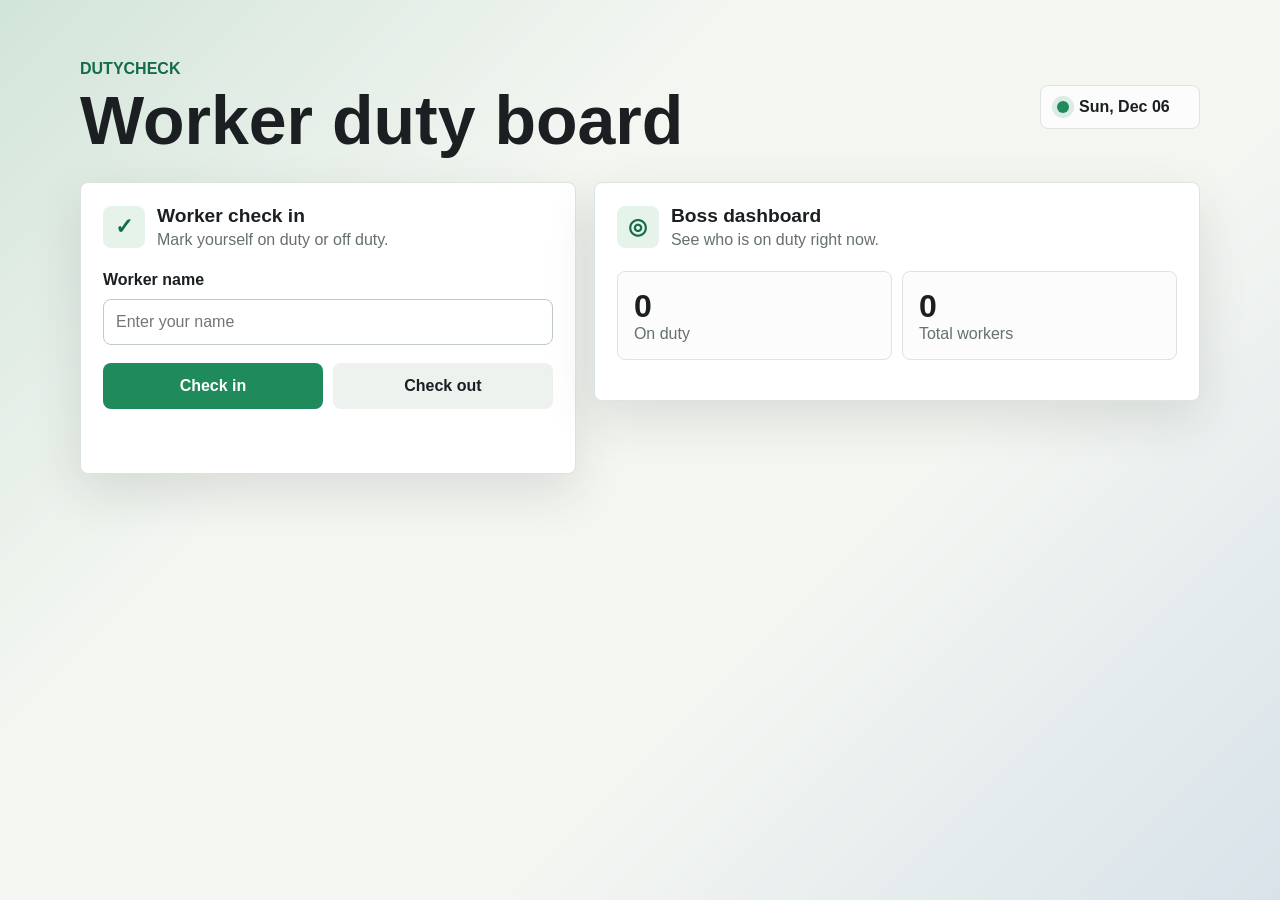
==== index.html @ 532258fc "first commit" ====
<!doctype html>
<html lang="en">
  <head>
    <meta charset="utf-8">
    <meta name="viewport" content="width=device-width, initial-scale=1">
    <title>DutyCheck</title>
    <link rel="stylesheet" href="styles.css">
  </head>
  <body>
    <main class="app-shell">
      <section class="topbar" aria-label="DutyCheck overview">
        <div>
          <p class="eyebrow">DutyCheck</p>
          <h1>Worker duty board</h1>
        </div>
        <div class="status-pill">
          <span class="dot"></span>
          <span id="todayText">Today</span>
        </div>
      </section>

      <section class="workspace">
        <div class="panel worker-panel">
          <div class="panel-heading">
            <span class="icon-badge">✓</span>
            <div>
              <h2>Worker check in</h2>
              <p>Mark yourself on duty or off duty.</p>
            </div>
          </div>

          <form id="workerForm" class="worker-form">
            <label for="workerName">Worker name</label>
            <input id="workerName" name="workerName" type="text" placeholder="Enter your name" autocomplete="name" required>

            <div class="button-row">
              <button class="primary" type="submit" data-action="in">Check in</button>
              <button class="secondary" type="submit" data-action="out">Check out</button>
            </div>
          </form>

          <p id="message" class="message" role="status"></p>
        </div>

        <div class="panel boss-panel">
          <div class="panel-heading">
            <span class="icon-badge">◎</span>
            <div>
              <h2>Boss dashboard</h2>
              <p>See who is on duty right now.</p>
            </div>
          </div>

          <div class="summary-grid" aria-label="Duty summary">
            <div>
              <span id="onDutyCount">0</span>
              <p>On duty</p>
            </div>
            <div>
              <span id="totalCount">0</span>
              <p>Total workers</p>
            </div>
          </div>

          <div id="workerList" class="worker-list" aria-live="polite"></div>
        </div>
      </section>
    </main>

    <script src="app.js"></script>
  </body>
</html>
---- styles.css ----
:root {
  color-scheme: light;
  --bg: #f4f6f2;
  --ink: #1b1f22;
  --muted: #66716c;
  --panel: #ffffff;
  --line: #dce4df;
  --green: #1f8a5b;
  --green-dark: #156c46;
  --red: #c94735;
  --blue: #2f6db3;
  --shadow: 0 18px 50px rgba(30, 45, 36, 0.12);
}

* {
  box-sizing: border-box;
}

body {
  margin: 0;
  min-height: 100vh;
  font-family: Arial, Helvetica, sans-serif;
  color: var(--ink);
  background:
    linear-gradient(135deg, rgba(31, 138, 91, 0.16), transparent 34%),
    linear-gradient(315deg, rgba(47, 109, 179, 0.14), transparent 36%),
    var(--bg);
}

.app-shell {
  width: min(1120px, calc(100% - 32px));
  margin: 0 auto;
  padding: 32px 0;
}

.topbar {
  min-height: 150px;
  display: flex;
  align-items: center;
  justify-content: space-between;
  gap: 18px;
}

.eyebrow {
  margin: 0 0 8px;
  color: var(--green-dark);
  font-weight: 700;
  text-transform: uppercase;
  letter-spacing: 0;
}

h1,
h2,
p {
  margin-top: 0;
}

h1 {
  margin-bottom: 0;
  font-size: clamp(2rem, 8vw, 4.25rem);
  line-height: 1;
}

h2 {
  margin-bottom: 4px;
  font-size: 1.2rem;
}

.status-pill {
  display: inline-flex;
  align-items: center;
  gap: 10px;
  min-width: 160px;
  padding: 12px 16px;
  border: 1px solid var(--line);
  background: rgba(255, 255, 255, 0.7);
  border-radius: 8px;
  font-weight: 700;
}

.dot {
  width: 12px;
  height: 12px;
  border-radius: 999px;
  background: var(--green);
  box-shadow: 0 0 0 5px rgba(31, 138, 91, 0.15);
}

.workspace {
  display: grid;
  grid-template-columns: 0.9fr 1.1fr;
  gap: 18px;
  align-items: start;
}

.panel {
  background: var(--panel);
  border: 1px solid var(--line);
  border-radius: 8px;
  box-shadow: var(--shadow);
  padding: 22px;
}

.panel-heading {
  display: flex;
  gap: 12px;
  align-items: center;
  margin-bottom: 22px;
}

.panel-heading p {
  margin-bottom: 0;
  color: var(--muted);
}

.icon-badge {
  width: 42px;
  height: 42px;
  display: grid;
  place-items: center;
  flex: 0 0 auto;
  border-radius: 8px;
  background: #e6f3eb;
  color: var(--green-dark);
  font-size: 1.35rem;
  font-weight: 800;
}

.worker-form {
  display: grid;
  gap: 10px;
}

label {
  font-weight: 700;
}

input {
  width: 100%;
  min-height: 46px;
  border: 1px solid #bfcac4;
  border-radius: 8px;
  padding: 0 12px;
  font: inherit;
}

input:focus {
  outline: 3px solid rgba(47, 109, 179, 0.22);
  border-color: var(--blue);
}

.button-row {
  display: grid;
  grid-template-columns: 1fr 1fr;
  gap: 10px;
  margin-top: 8px;
}

button {
  min-height: 46px;
  border: 0;
  border-radius: 8px;
  padding: 0 14px;
  font: inherit;
  font-weight: 800;
  cursor: pointer;
}

.primary {
  color: white;
  background: var(--green);
}

.primary:hover {
  background: var(--green-dark);
}

.secondary {
  color: var(--ink);
  background: #eef2ef;
}

.secondary:hover {
  background: #e1e8e4;
}

.message {
  min-height: 24px;
  margin: 18px 0 0;
  color: var(--green-dark);
  font-weight: 700;
}

.summary-grid {
  display: grid;
  grid-template-columns: repeat(2, minmax(0, 1fr));
  gap: 10px;
  margin-bottom: 18px;
}

.summary-grid div {
  border: 1px solid var(--line);
  border-radius: 8px;
  padding: 16px;
  background: #fbfcfb;
}

.summary-grid span {
  display: block;
  font-size: 2rem;
  font-weight: 900;
}

.summary-grid p {
  margin-bottom: 0;
  color: var(--muted);
}

.worker-list {
  display: grid;
  gap: 10px;
}

.worker-card {
  display: grid;
  grid-template-columns: 1fr auto;
  gap: 8px;
  align-items: center;
  min-height: 70px;
  border: 1px solid var(--line);
  border-left: 6px solid var(--red);
  border-radius: 8px;
  padding: 12px 14px;
  background: #fff;
}

.worker-card.on {
  border-left-color: var(--green);
}

.worker-card strong {
  display: block;
  overflow-wrap: anywhere;
}

.worker-card small {
  color: var(--muted);
}

.badge {
  min-width: 82px;
  text-align: center;
  padding: 8px 10px;
  border-radius: 999px;
  font-size: 0.85rem;
  font-weight: 800;
  background: #fbe8e5;
  color: var(--red);
}

.badge.on {
  background: #e5f4ec;
  color: var(--green-dark);
}

.empty-state {
  border: 1px dashed #b8c4bd;
  border-radius: 8px;
  padding: 22px;
  color: var(--muted);
  text-align: center;
}

@media (max-width: 760px) {
  .app-shell {
    width: min(100% - 22px, 1120px);
    padding-top: 18px;
  }

  .topbar,
  .workspace {
    grid-template-columns: 1fr;
  }

  .topbar {
    display: grid;
    min-height: 130px;
  }

  .status-pill {
    width: 100%;
  }

  .button-row {
    grid-template-columns: 1fr;
  }
}
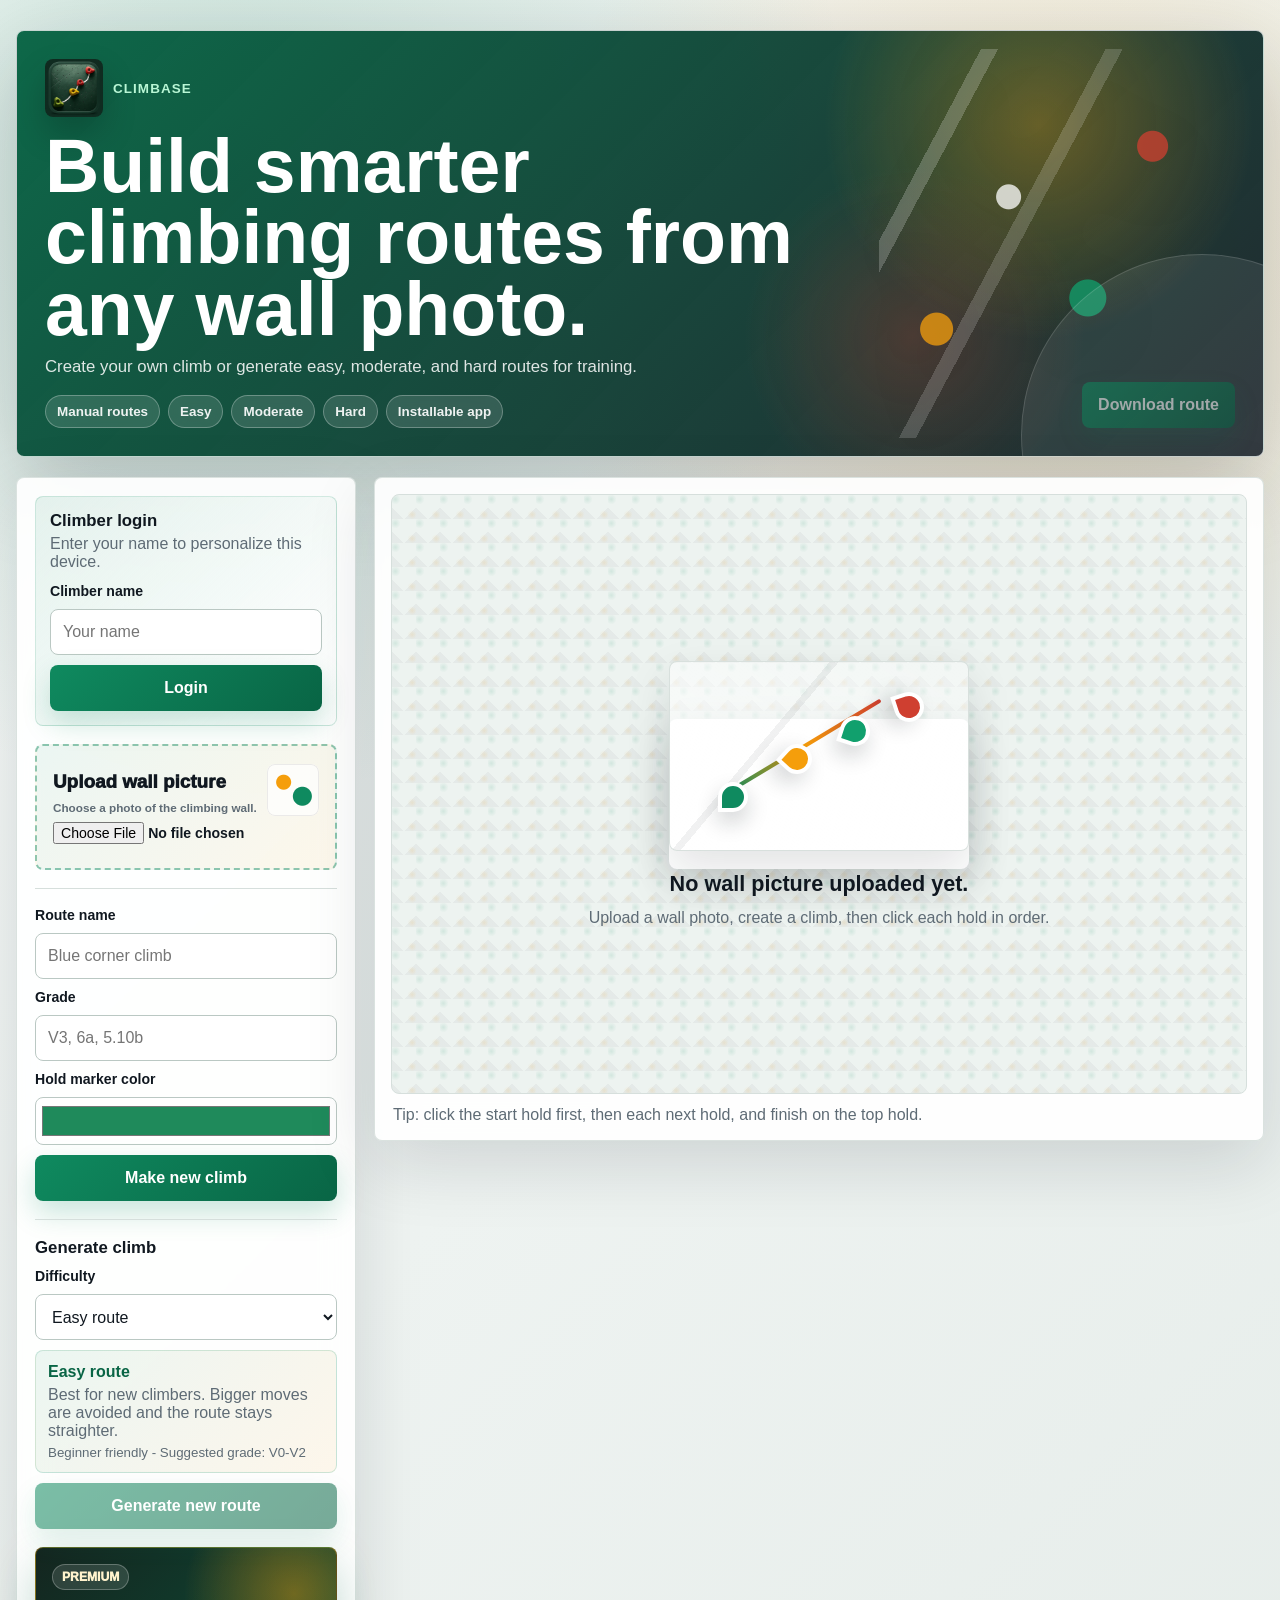
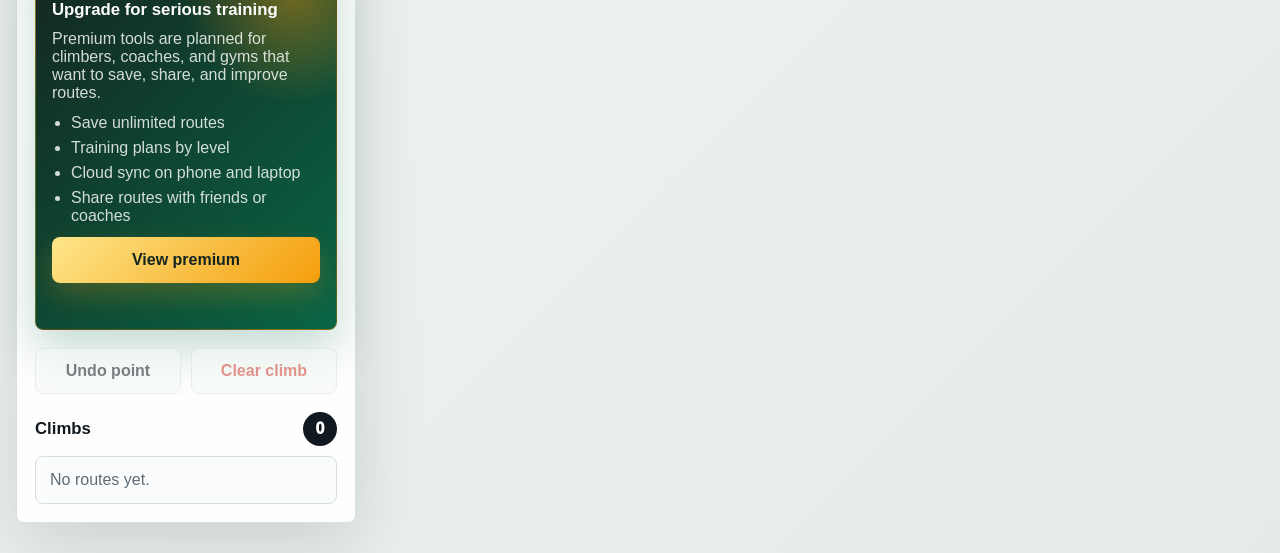
==== commit 75ad0900: "Add Climbase climbing route maker" ====
--- a/index.html
+++ b/index.html
@@ -3,67 +3,143 @@
   <head>
     <meta charset="utf-8">
     <meta name="viewport" content="width=device-width, initial-scale=1">
-    <title>DutyCheck</title>
+    <meta name="theme-color" content="#096545">
+    <meta name="apple-mobile-web-app-capable" content="yes">
+    <meta name="apple-mobile-web-app-title" content="Climbase">
+    <meta name="apple-mobile-web-app-status-bar-style" content="black-translucent">
+    <title>Climbase</title>
+    <link rel="manifest" href="manifest.webmanifest">
+    <link rel="icon" href="icons/climbase-logo.png" type="image/png">
+    <link rel="apple-touch-icon" href="icons/climbase-logo.png">
     <link rel="stylesheet" href="styles.css">
   </head>
   <body>
     <main class="app-shell">
-      <section class="topbar" aria-label="DutyCheck overview">
-        <div>
-          <p class="eyebrow">DutyCheck</p>
-          <h1>Worker duty board</h1>
+      <header class="topbar">
+        <div class="hero-content">
+          <div class="brand-lockup">
+            <img class="brand-logo" src="icons/climbase-logo.png" alt="Climbase logo">
+            <p class="eyebrow">Climbase</p>
+          </div>
+          <h1>Build smarter climbing routes from any wall photo.</h1>
+          <p class="hero-copy">Create your own climb or generate easy, moderate, and hard routes for training.</p>
+          <div class="hero-chips" aria-label="Climbase features">
+            <span>Manual routes</span>
+            <span>Easy</span>
+            <span>Moderate</span>
+            <span>Hard</span>
+            <span>Installable app</span>
+          </div>
         </div>
-        <div class="status-pill">
-          <span class="dot"></span>
-          <span id="todayText">Today</span>
+        <div class="hero-actions">
+          <button id="installButton" class="secondary light" type="button" hidden>Install app</button>
+          <button id="downloadButton" class="primary" type="button" disabled>Download route</button>
         </div>
-      </section>
+      </header>
 
       <section class="workspace">
-        <div class="panel worker-panel">
-          <div class="panel-heading">
-            <span class="icon-badge">✓</span>
-            <div>
-              <h2>Worker check in</h2>
-              <p>Mark yourself on duty or off duty.</p>
+        <aside class="panel controls" aria-label="Route controls">
+          <section class="account-card" aria-label="Climbase account">
+            <div id="loggedOutView">
+              <h2>Climber login</h2>
+              <p>Enter your name to personalize this device.</p>
+              <form id="loginForm" class="login-form">
+                <label for="climberName">Climber name</label>
+                <input id="climberName" type="text" placeholder="Your name" autocomplete="name" required>
+                <button class="primary" type="submit">Login</button>
+              </form>
+            </div>
+
+            <div id="loggedInView" hidden>
+              <span class="account-label">Logged in as</span>
+              <strong id="activeClimberName"></strong>
+              <button id="logoutButton" class="secondary" type="button">Logout</button>
+            </div>
+          </section>
+
+          <label class="upload-box" for="imageUpload">
+            <span>Upload wall picture</span>
+            <small>Choose a photo of the climbing wall.</small>
+            <input id="imageUpload" type="file" accept="image/*">
+          </label>
+
+          <form id="routeForm" class="route-form">
+            <label for="routeName">Route name</label>
+            <input id="routeName" type="text" placeholder="Blue corner climb" required>
+
+            <label for="routeGrade">Grade</label>
+            <input id="routeGrade" type="text" placeholder="V3, 6a, 5.10b">
+
+            <label for="routeColor">Hold marker color</label>
+            <input id="routeColor" type="color" value="#1f8a5b">
+
+            <button class="primary" type="submit">Make new climb</button>
+          </form>
+
+          <section class="generator">
+            <div class="section-title compact">
+              <h2>Generate climb</h2>
+            </div>
+
+            <label for="difficultySelect">Difficulty</label>
+            <select id="difficultySelect">
+              <option value="easy">Easy route</option>
+              <option value="moderate">Moderate route</option>
+              <option value="hard">Hard route</option>
+            </select>
+            <div id="difficultyInfo" class="difficulty-info">
+              <strong>Easy route</strong>
+              <span>Best for new climbers. Bigger moves are avoided and the route stays straighter.</span>
+              <small>Suggested grade: V0-V2</small>
+            </div>
+
+            <button id="generateButton" class="primary" type="button" disabled>Generate new route</button>
+          </section>
+
+          <section class="premium-card" aria-label="Climbase premium">
+            <span class="premium-kicker">Premium</span>
+            <h2>Upgrade for serious training</h2>
+            <p>Premium tools are planned for climbers, coaches, and gyms that want to save, share, and improve routes.</p>
+            <ul>
+              <li>Save unlimited routes</li>
+              <li>Training plans by level</li>
+              <li>Cloud sync on phone and laptop</li>
+              <li>Share routes with friends or coaches</li>
+            </ul>
+            <button id="premiumButton" class="premium-button" type="button">View premium</button>
+            <p id="premiumMessage" class="premium-message" role="status"></p>
+          </section>
+
+          <div class="button-grid">
+            <button id="undoButton" class="secondary" type="button" disabled>Undo point</button>
+            <button id="clearButton" class="secondary danger" type="button" disabled>Clear climb</button>
+          </div>
+
+          <section>
+            <div class="section-title">
+              <h2>Climbs</h2>
+              <span id="routeCount">0</span>
+            </div>
+            <div id="routeList" class="route-list" aria-live="polite"></div>
+          </section>
+        </aside>
+
+        <section class="map-panel" aria-label="Picture route editor">
+          <div id="canvasWrap" class="canvas-wrap empty">
+            <canvas id="routeCanvas"></canvas>
+            <div id="emptyState" class="empty-state">
+              <div class="wall-preview" aria-hidden="true">
+                <span class="hold hold-one"></span>
+                <span class="hold hold-two"></span>
+                <span class="hold hold-three"></span>
+                <span class="hold hold-four"></span>
+              </div>
+              <strong>No wall picture uploaded yet.</strong>
+              <span>Upload a wall photo, create a climb, then click each hold in order.</span>
             </div>
           </div>
-
-          <form id="workerForm" class="worker-form">
-            <label for="workerName">Worker name</label>
-            <input id="workerName" name="workerName" type="text" placeholder="Enter your name" autocomplete="name" required>
-
-            <div class="button-row">
-              <button class="primary" type="submit" data-action="in">Check in</button>
-              <button class="secondary" type="submit" data-action="out">Check out</button>
-            </div>
-          </form>
-
-          <p id="message" class="message" role="status"></p>
-        </div>
-
-        <div class="panel boss-panel">
-          <div class="panel-heading">
-            <span class="icon-badge">◎</span>
-            <div>
-              <h2>Boss dashboard</h2>
-              <p>See who is on duty right now.</p>
-            </div>
-          </div>
-
-          <div class="summary-grid" aria-label="Duty summary">
-            <div>
-              <span id="onDutyCount">0</span>
-              <p>On duty</p>
-            </div>
-            <div>
-              <span id="totalCount">0</span>
-              <p>Total workers</p>
-            </div>
-          </div>
-
-          <div id="workerList" class="worker-list" aria-live="polite"></div>
-        </div>
+          <p id="helpText" class="help-text">Tip: click the start hold first, then each next hold, and finish on the top hold.</p>
+        </section>
       </section>
     </main>
 
--- a/styles.css
+++ b/styles.css
@@ -1,15 +1,17 @@
 :root {
   color-scheme: light;
-  --bg: #f4f6f2;
-  --ink: #1b1f22;
-  --muted: #66716c;
-  --panel: #ffffff;
-  --line: #dce4df;
-  --green: #1f8a5b;
-  --green-dark: #156c46;
-  --red: #c94735;
-  --blue: #2f6db3;
-  --shadow: 0 18px 50px rgba(30, 45, 36, 0.12);
+  --bg: #eef3f1;
+  --ink: #101820;
+  --muted: #5e6b75;
+  --panel: rgba(255, 255, 255, 0.92);
+  --line: #d6dfdc;
+  --green: #0f8a5f;
+  --green-dark: #096545;
+  --gold: #f59e0b;
+  --red: #cf3f30;
+  --blue: #2563eb;
+  --shadow: 0 22px 70px rgba(16, 24, 32, 0.14);
+  --deep-shadow: 0 28px 90px rgba(16, 24, 32, 0.22);
 }
 
 * {
@@ -19,264 +21,633 @@
 body {
   margin: 0;
   min-height: 100vh;
-  font-family: Arial, Helvetica, sans-serif;
+  font-family: Inter, Arial, Helvetica, sans-serif;
   color: var(--ink);
   background:
-    linear-gradient(135deg, rgba(31, 138, 91, 0.16), transparent 34%),
-    linear-gradient(315deg, rgba(47, 109, 179, 0.14), transparent 36%),
-    var(--bg);
+    radial-gradient(circle at 18% 8%, rgba(15, 138, 95, 0.2), transparent 28%),
+    radial-gradient(circle at 82% 12%, rgba(245, 158, 11, 0.18), transparent 24%),
+    linear-gradient(135deg, #f8faf9 0%, var(--bg) 48%, #e4ebe8 100%);
+}
+
+button,
+input,
+select {
+  font: inherit;
+}
+
+button {
+  min-height: 46px;
+  border: 0;
+  border-radius: 8px;
+  padding: 0 16px;
+  font-weight: 900;
+  cursor: pointer;
+  transition: transform 0.16s ease, box-shadow 0.16s ease, background 0.16s ease;
+}
+
+button:hover:not(:disabled) {
+  transform: translateY(-1px);
+}
+
+button:disabled {
+  cursor: not-allowed;
+  opacity: 0.55;
 }
 
 .app-shell {
-  width: min(1120px, calc(100% - 32px));
+  width: min(1280px, calc(100% - 32px));
   margin: 0 auto;
-  padding: 32px 0;
+  padding: 30px 0;
 }
 
 .topbar {
-  min-height: 150px;
+  position: relative;
   display: flex;
-  align-items: center;
+  align-items: end;
   justify-content: space-between;
   gap: 18px;
-}
-
-.eyebrow {
-  margin: 0 0 8px;
-  color: var(--green-dark);
-  font-weight: 700;
-  text-transform: uppercase;
-  letter-spacing: 0;
-}
-
+  min-height: 230px;
+  margin-bottom: 20px;
+  border: 1px solid rgba(255, 255, 255, 0.75);
+  border-radius: 8px;
+  padding: 28px;
+  color: #ffffff;
+  background:
+    radial-gradient(circle at 82% 22%, rgba(245, 158, 11, 0.34), transparent 20%),
+    radial-gradient(circle at 72% 72%, rgba(207, 63, 48, 0.26), transparent 18%),
+    linear-gradient(135deg, rgba(9, 101, 69, 0.98), rgba(16, 24, 32, 0.92));
+  box-shadow: var(--deep-shadow);
+  overflow: hidden;
+}
+
+.topbar::before {
+  content: "";
+  position: absolute;
+  inset: 18px 24px 18px auto;
+  width: min(34vw, 360px);
+  opacity: 0.75;
+  background:
+    radial-gradient(circle at 16% 72%, #f59e0b 0 16px, transparent 17px),
+    radial-gradient(circle at 36% 38%, #ffffff 0 12px, transparent 13px),
+    radial-gradient(circle at 58% 64%, #11a06d 0 18px, transparent 19px),
+    radial-gradient(circle at 76% 25%, #cf3f30 0 15px, transparent 16px),
+    linear-gradient(118deg, transparent 18%, rgba(255, 255, 255, 0.28) 18% 21%, transparent 21% 40%, rgba(255, 255, 255, 0.22) 40% 43%, transparent 43%);
+  filter: drop-shadow(0 22px 34px rgba(0, 0, 0, 0.22));
+}
+
+.topbar::after {
+  content: "";
+  position: absolute;
+  right: -120px;
+  bottom: -160px;
+  width: 360px;
+  height: 360px;
+  border: 1px solid rgba(255, 255, 255, 0.14);
+  border-radius: 999px;
+  background: rgba(255, 255, 255, 0.08);
+}
+
+.topbar > * {
+  position: relative;
+  z-index: 1;
+}
+
+.eyebrow,
 h1,
 h2,
 p {
   margin-top: 0;
 }
 
-h1 {
+.eyebrow {
   margin-bottom: 0;
-  font-size: clamp(2rem, 8vw, 4.25rem);
-  line-height: 1;
-}
-
-h2 {
-  margin-bottom: 4px;
-  font-size: 1.2rem;
-}
-
-.status-pill {
-  display: inline-flex;
+  color: #b9f6d5;
+  font-size: 0.84rem;
+  font-weight: 900;
+  letter-spacing: 0.08em;
+  text-transform: uppercase;
+}
+
+.brand-lockup {
+  display: flex;
   align-items: center;
   gap: 10px;
-  min-width: 160px;
-  padding: 12px 16px;
-  border: 1px solid var(--line);
-  background: rgba(255, 255, 255, 0.7);
-  border-radius: 8px;
-  font-weight: 700;
-}
-
-.dot {
-  width: 12px;
-  height: 12px;
+  margin-bottom: 14px;
+}
+
+.brand-logo {
+  width: 58px;
+  height: 58px;
+  border-radius: 8px;
+  object-fit: cover;
+  box-shadow: 0 16px 34px rgba(0, 0, 0, 0.2);
+}
+
+h1 {
+  max-width: 780px;
+  margin-bottom: 12px;
+  font-size: clamp(2.35rem, 6vw, 4.7rem);
+  line-height: 0.95;
+}
+
+.hero-copy {
+  max-width: 620px;
+  margin-bottom: 0;
+  color: rgba(255, 255, 255, 0.86);
+  font-size: 1.05rem;
+}
+
+.hero-chips {
+  display: flex;
+  flex-wrap: wrap;
+  gap: 8px;
+  margin-top: 18px;
+}
+
+.hero-chips span {
+  border: 1px solid rgba(255, 255, 255, 0.28);
   border-radius: 999px;
-  background: var(--green);
-  box-shadow: 0 0 0 5px rgba(31, 138, 91, 0.15);
+  padding: 8px 11px;
+  color: rgba(255, 255, 255, 0.92);
+  background: rgba(255, 255, 255, 0.13);
+  backdrop-filter: blur(8px);
+  font-size: 0.84rem;
+  font-weight: 800;
+}
+
+.hero-actions {
+  display: flex;
+  flex-wrap: wrap;
+  gap: 10px;
+  justify-content: flex-end;
+}
+
+h2 {
+  margin-bottom: 0;
+  font-size: 1.05rem;
 }
 
 .workspace {
   display: grid;
-  grid-template-columns: 0.9fr 1.1fr;
+  grid-template-columns: 340px 1fr;
   gap: 18px;
   align-items: start;
 }
 
-.panel {
+.panel,
+.map-panel {
+  border: 1px solid rgba(214, 223, 220, 0.9);
+  border-radius: 8px;
   background: var(--panel);
-  border: 1px solid var(--line);
-  border-radius: 8px;
   box-shadow: var(--shadow);
-  padding: 22px;
-}
-
-.panel-heading {
-  display: flex;
-  gap: 12px;
-  align-items: center;
-  margin-bottom: 22px;
-}
-
-.panel-heading p {
-  margin-bottom: 0;
+  backdrop-filter: blur(16px);
+}
+
+.controls {
+  display: grid;
+  gap: 18px;
+  padding: 18px;
+}
+
+.upload-box {
+  position: relative;
+  display: grid;
+  gap: 8px;
+  min-height: 126px;
+  align-content: center;
+  border: 2px dashed rgba(15, 138, 95, 0.45);
+  border-radius: 8px;
+  padding: 16px;
+  background: linear-gradient(135deg, rgba(15, 138, 95, 0.08), rgba(245, 158, 11, 0.08));
+  cursor: pointer;
+  overflow: hidden;
+}
+
+.upload-box::after {
+  content: "";
+  position: absolute;
+  right: 16px;
+  top: 18px;
+  width: 52px;
+  height: 52px;
+  border-radius: 8px;
+  background:
+    radial-gradient(circle at 32% 35%, var(--gold) 0 7px, transparent 8px),
+    radial-gradient(circle at 68% 62%, var(--green) 0 9px, transparent 10px),
+    rgba(255, 255, 255, 0.72);
+  box-shadow: inset 0 0 0 1px rgba(16, 24, 32, 0.08);
+}
+
+.upload-box span {
+  font-size: 1.18rem;
+  font-weight: 950;
+}
+
+.upload-box small,
+.route-item small,
+.route-item em,
+.account-card p,
+.account-label,
+.premium-card p,
+.premium-card li,
+.help-text {
   color: var(--muted);
 }
 
-.icon-badge {
-  width: 42px;
-  height: 42px;
-  display: grid;
-  place-items: center;
-  flex: 0 0 auto;
-  border-radius: 8px;
-  background: #e6f3eb;
-  color: var(--green-dark);
-  font-size: 1.35rem;
-  font-weight: 800;
-}
-
-.worker-form {
+.upload-box input {
+  width: 100%;
+}
+
+.login-form,
+.route-form,
+.generator {
   display: grid;
   gap: 10px;
 }
 
+.route-form,
+.generator {
+  border-top: 1px solid var(--line);
+  padding-top: 18px;
+}
+
 label {
-  font-weight: 700;
-}
-
-input {
+  font-size: 0.88rem;
+  font-weight: 900;
+}
+
+input[type="text"],
+select {
   width: 100%;
   min-height: 46px;
-  border: 1px solid #bfcac4;
+  border: 1px solid #bac8c3;
   border-radius: 8px;
   padding: 0 12px;
-  font: inherit;
-}
-
-input:focus {
-  outline: 3px solid rgba(47, 109, 179, 0.22);
-  border-color: var(--blue);
-}
-
-.button-row {
+  color: var(--ink);
+  background: #ffffff;
+}
+
+.account-card {
+  display: grid;
+  gap: 12px;
+  border: 1px solid rgba(15, 138, 95, 0.18);
+  border-radius: 8px;
+  padding: 14px;
+  background: linear-gradient(135deg, rgba(15, 138, 95, 0.1), rgba(255, 255, 255, 0.9));
+}
+
+.account-card h2 {
+  margin-bottom: 4px;
+}
+
+.account-card p {
+  margin-bottom: 12px;
+}
+
+.account-label {
+  display: block;
+  margin-bottom: 5px;
+  font-size: 0.78rem;
+  font-weight: 900;
+  text-transform: uppercase;
+}
+
+#activeClimberName {
+  display: block;
+  margin-bottom: 12px;
+  font-size: 1.2rem;
+  overflow-wrap: anywhere;
+}
+
+input[type="color"] {
+  width: 100%;
+  height: 48px;
+  border: 1px solid #bac8c3;
+  border-radius: 8px;
+  padding: 4px;
+  background: white;
+}
+
+input:focus,
+select:focus {
+  outline: 3px solid rgba(15, 138, 95, 0.2);
+  border-color: var(--green);
+}
+
+.primary {
+  color: #ffffff;
+  background: linear-gradient(135deg, var(--green), var(--green-dark));
+  box-shadow: 0 12px 28px rgba(15, 138, 95, 0.22);
+}
+
+.primary:hover:not(:disabled) {
+  background: linear-gradient(135deg, #11a06d, var(--green-dark));
+}
+
+.secondary {
+  color: var(--ink);
+  border: 1px solid var(--line);
+  background: #f3f7f5;
+}
+
+.secondary.light {
+  color: #ffffff;
+  border-color: rgba(255, 255, 255, 0.42);
+  background: rgba(255, 255, 255, 0.18);
+  backdrop-filter: blur(8px);
+}
+
+.secondary:hover:not(:disabled) {
+  background: #e7efeb;
+}
+
+.secondary.light:hover:not(:disabled) {
+  background: rgba(255, 255, 255, 0.28);
+}
+
+.danger {
+  color: var(--red);
+}
+
+.button-grid {
   display: grid;
   grid-template-columns: 1fr 1fr;
   gap: 10px;
-  margin-top: 8px;
-}
-
-button {
-  min-height: 46px;
-  border: 0;
-  border-radius: 8px;
-  padding: 0 14px;
-  font: inherit;
-  font-weight: 800;
-  cursor: pointer;
-}
-
-.primary {
+}
+
+.section-title {
+  display: flex;
+  align-items: center;
+  justify-content: space-between;
+  margin-bottom: 10px;
+}
+
+.section-title.compact {
+  margin-bottom: 0;
+}
+
+.section-title span {
+  display: grid;
+  min-width: 34px;
+  height: 34px;
+  place-items: center;
+  border-radius: 999px;
   color: white;
-  background: var(--green);
-}
-
-.primary:hover {
-  background: var(--green-dark);
-}
-
-.secondary {
-  color: var(--ink);
-  background: #eef2ef;
-}
-
-.secondary:hover {
-  background: #e1e8e4;
-}
-
-.message {
-  min-height: 24px;
-  margin: 18px 0 0;
-  color: var(--green-dark);
-  font-weight: 700;
-}
-
-.summary-grid {
-  display: grid;
-  grid-template-columns: repeat(2, minmax(0, 1fr));
+  background: var(--ink);
+  font-weight: 950;
+}
+
+.route-list {
+  display: grid;
   gap: 10px;
-  margin-bottom: 18px;
-}
-
-.summary-grid div {
+}
+
+.route-item {
+  display: grid;
+  grid-template-columns: auto 1fr;
+  gap: 11px;
+  align-items: center;
+  width: 100%;
+  min-height: 66px;
   border: 1px solid var(--line);
-  border-radius: 8px;
-  padding: 16px;
-  background: #fbfcfb;
-}
-
-.summary-grid span {
-  display: block;
-  font-size: 2rem;
-  font-weight: 900;
-}
-
-.summary-grid p {
-  margin-bottom: 0;
-  color: var(--muted);
-}
-
-.worker-list {
-  display: grid;
-  gap: 10px;
-}
-
-.worker-card {
-  display: grid;
-  grid-template-columns: 1fr auto;
-  gap: 8px;
-  align-items: center;
-  min-height: 70px;
-  border: 1px solid var(--line);
-  border-left: 6px solid var(--red);
-  border-radius: 8px;
-  padding: 12px 14px;
-  background: #fff;
-}
-
-.worker-card.on {
-  border-left-color: var(--green);
-}
-
-.worker-card strong {
+  background: rgba(255, 255, 255, 0.9);
+  text-align: left;
+}
+
+.route-item.active {
+  border-color: var(--green);
+  background: #f5fff9;
+  box-shadow: 0 0 0 3px rgba(15, 138, 95, 0.14);
+}
+
+.route-item strong,
+.route-item em,
+.route-item small {
   display: block;
   overflow-wrap: anywhere;
 }
 
-.worker-card small {
+.route-item em {
+  margin: 3px 0;
+  color: var(--green-dark);
+  font-size: 0.78rem;
+  font-style: normal;
+  font-weight: 900;
+}
+
+.color-dot {
+  width: 18px;
+  height: 18px;
+  border: 3px solid rgba(255, 255, 255, 0.95);
+  border-radius: 999px;
+  box-shadow: 0 0 0 1px rgba(16, 24, 32, 0.18);
+}
+
+.difficulty-info {
+  display: grid;
+  gap: 5px;
+  border: 1px solid rgba(15, 138, 95, 0.18);
+  border-radius: 8px;
+  padding: 12px;
+  background: linear-gradient(135deg, rgba(15, 138, 95, 0.08), rgba(245, 158, 11, 0.08));
+}
+
+.difficulty-info strong,
+.difficulty-info span,
+.difficulty-info small {
+  display: block;
+}
+
+.difficulty-info strong {
+  color: var(--green-dark);
+}
+
+.difficulty-info span,
+.difficulty-info small {
   color: var(--muted);
 }
 
-.badge {
-  min-width: 82px;
-  text-align: center;
-  padding: 8px 10px;
+.premium-card {
+  display: grid;
+  gap: 10px;
+  border: 1px solid rgba(245, 158, 11, 0.35);
+  border-radius: 8px;
+  padding: 16px;
+  color: #ffffff;
+  background:
+    radial-gradient(circle at 86% 12%, rgba(245, 158, 11, 0.42), transparent 26%),
+    linear-gradient(135deg, #14251f, #096545);
+  box-shadow: 0 18px 46px rgba(9, 101, 69, 0.24);
+}
+
+.premium-kicker {
+  width: fit-content;
+  border: 1px solid rgba(255, 255, 255, 0.26);
   border-radius: 999px;
-  font-size: 0.85rem;
+  padding: 5px 9px;
+  color: #fff3cd;
+  background: rgba(255, 255, 255, 0.12);
+  font-size: 0.76rem;
+  font-weight: 950;
+  text-transform: uppercase;
+}
+
+.premium-card h2,
+.premium-card p {
+  margin-bottom: 0;
+}
+
+.premium-card p,
+.premium-card li {
+  color: rgba(255, 255, 255, 0.82);
+}
+
+.premium-card ul {
+  display: grid;
+  gap: 7px;
+  margin: 2px 0;
+  padding-left: 19px;
+}
+
+.premium-button {
+  color: #14251f;
+  background: linear-gradient(135deg, #fde68a, var(--gold));
+  box-shadow: 0 12px 28px rgba(245, 158, 11, 0.24);
+}
+
+.premium-message {
+  min-height: 20px;
+  color: #fff3cd;
+  font-size: 0.88rem;
   font-weight: 800;
-  background: #fbe8e5;
-  color: var(--red);
-}
-
-.badge.on {
-  background: #e5f4ec;
-  color: var(--green-dark);
+}
+
+.map-panel {
+  padding: 16px;
+}
+
+.canvas-wrap {
+  position: relative;
+  display: grid;
+  min-height: 600px;
+  place-items: center;
+  overflow: auto;
+  border: 1px solid var(--line);
+  border-radius: 8px;
+  background:
+    radial-gradient(circle at 14% 18%, rgba(15, 138, 95, 0.12), transparent 18%),
+    radial-gradient(circle at 84% 82%, rgba(245, 158, 11, 0.12), transparent 16%),
+    linear-gradient(45deg, rgba(16, 24, 32, 0.04) 25%, transparent 25%),
+    linear-gradient(-45deg, rgba(16, 24, 32, 0.04) 25%, transparent 25%),
+    #edf3f0;
+  background-size: 24px 24px;
+}
+
+.canvas-wrap.empty {
+  overflow: hidden;
+}
+
+canvas {
+  display: block;
+  max-width: 100%;
+  border-radius: 8px;
+  background: white;
+  box-shadow: 0 16px 42px rgba(16, 24, 32, 0.16);
+  cursor: crosshair;
 }
 
 .empty-state {
-  border: 1px dashed #b8c4bd;
-  border-radius: 8px;
-  padding: 22px;
+  position: absolute;
+  inset: 20px;
+  display: grid;
+  place-content: center;
+  gap: 12px;
+  border-radius: 8px;
   color: var(--muted);
   text-align: center;
 }
 
-@media (max-width: 760px) {
-  .app-shell {
-    width: min(100% - 22px, 1120px);
-    padding-top: 18px;
-  }
-
+.wall-preview {
+  position: relative;
+  width: min(300px, 70vw);
+  height: 190px;
+  margin: 0 auto 8px;
+  border: 1px solid rgba(214, 223, 220, 0.95);
+  border-radius: 8px;
+  background:
+    linear-gradient(130deg, transparent 0 35%, rgba(16, 24, 32, 0.06) 35% 37%, transparent 37%),
+    linear-gradient(32deg, rgba(255, 255, 255, 0.72), rgba(255, 255, 255, 0.32));
+  box-shadow: 0 18px 46px rgba(16, 24, 32, 0.12);
+}
+
+.wall-preview::before {
+  content: "";
+  position: absolute;
+  left: 58px;
+  top: 128px;
+  width: 178px;
+  height: 4px;
+  border-radius: 999px;
+  background: linear-gradient(90deg, var(--green), var(--gold), var(--red));
+  transform: rotate(-31deg);
+  transform-origin: left center;
+}
+
+.hold {
+  position: absolute;
+  display: block;
+  width: 30px;
+  height: 30px;
+  border: 4px solid #ffffff;
+  border-radius: 999px 999px 999px 12px;
+  box-shadow: 0 10px 22px rgba(16, 24, 32, 0.2);
+}
+
+.hold-one {
+  left: 48px;
+  bottom: 38px;
+  background: var(--green);
+}
+
+.hold-two {
+  left: 112px;
+  bottom: 76px;
+  background: var(--gold);
+  transform: rotate(42deg);
+}
+
+.hold-three {
+  right: 98px;
+  top: 54px;
+  background: #11a06d;
+  transform: rotate(18deg);
+}
+
+.hold-four {
+  right: 44px;
+  top: 30px;
+  background: var(--red);
+  transform: rotate(72deg);
+}
+
+.empty-state strong {
+  color: var(--ink);
+  font-size: 1.35rem;
+}
+
+.small-empty {
+  border: 1px solid var(--line);
+  border-radius: 8px;
+  padding: 14px;
+  color: var(--muted);
+  background: #fbfcfe;
+}
+
+.help-text {
+  margin: 12px 2px 0;
+}
+
+@media (max-width: 900px) {
   .topbar,
   .workspace {
     grid-template-columns: 1fr;
@@ -284,14 +655,15 @@
 
   .topbar {
     display: grid;
-    min-height: 130px;
+    align-items: start;
+    min-height: 260px;
   }
 
-  .status-pill {
-    width: 100%;
+  .hero-actions {
+    justify-content: start;
   }
 
-  .button-row {
-    grid-template-columns: 1fr;
+  .canvas-wrap {
+    min-height: 400px;
   }
 }
